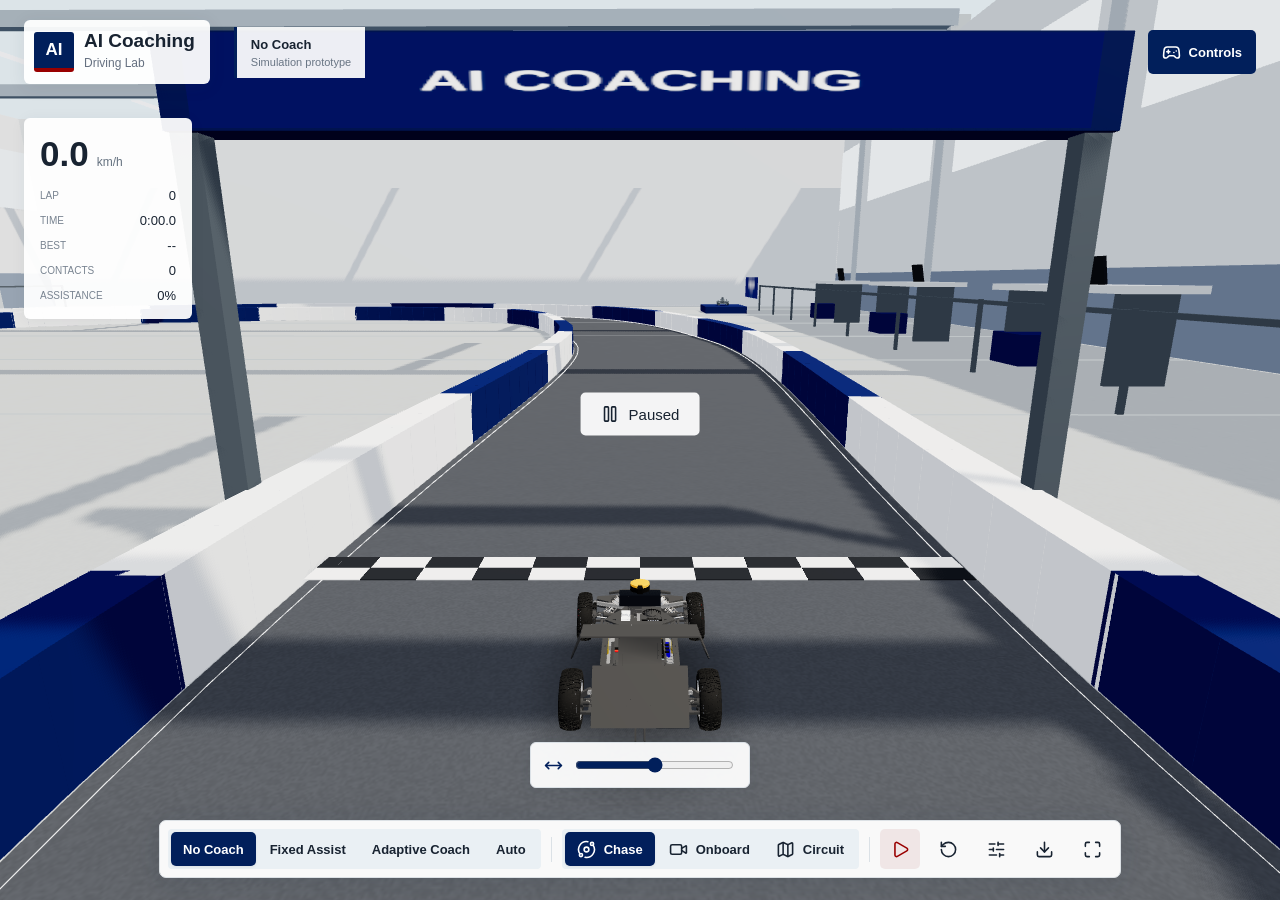
==== car/index.html @ 66d4f4cf "Add drag steering and stabilize high-speed car control" ====
<!doctype html>
<html lang="en">
<head><meta charset="UTF-8"/><meta name="viewport" content="width=device-width,initial-scale=1,viewport-fit=cover"/><meta name="theme-color" content="#011f5b"/><meta name="darkreader-lock"/><title>AI Coaching | Driving Lab</title><link rel="icon" href="data:,"/>  <script type="module" crossorigin src="/car/assets/index-Bq-_hGZS.js"></script>
  <link rel="stylesheet" crossorigin href="/car/assets/index-B9cmS5Ez.css">
</head>
<body>
  <canvas id="world" aria-label="Three-dimensional RoboRacer driving circuit"></canvas>
  <header>
    <div class="brand"><div class="mark">AI</div><div><h1>AI Coaching</h1><span>Driving Lab</span></div></div>
    <div class="session"><span id="mode-label">No Coach</span><span class="prototype" id="phase-label">Simulation prototype</span></div>
    <button id="controls" class="help" title="Controls (H)"><i data-lucide="gamepad-2"></i><span>Controls</span></button>
  </header>
  <aside class="telemetry" aria-label="Driving telemetry">
    <div class="speed"><strong id="speed">0.0</strong><span>km/h</span></div>
    <dl><div><dt>LAP</dt><dd id="laps">0</dd></div><div><dt>TIME</dt><dd id="timer">0:00.0</dd></div><div><dt>BEST</dt><dd id="best">--</dd></div><div><dt>CONTACTS</dt><dd id="hits">0</dd></div><div><dt>ASSISTANCE</dt><dd id="assistance">0%</dd></div></dl>
  </aside>
  <div id="paused" class="pause-state"><i data-lucide="pause"></i><span>Paused</span></div>
  <div id="loading" role="status">Loading circuit...</div>
  <div id="toast" role="status" aria-live="polite"></div>
  <div class="mouse-steering" title="Hold and drag to steer; release for keyboard control">
    <i data-lucide="move-horizontal"></i><input id="mouse-steer" type="range" min="-1" max="1" value="0" step=".01" aria-label="Hold and drag to steer"/>
  </div>
  <div class="touch-controls" aria-label="Touch driving controls">
    <div class="touch-steering"><i data-lucide="move-horizontal"></i><input id="touch-steer" type="range" min="-1" max="1" value="0" step=".01" aria-label="Steering"/></div>
    <button data-pedal="brake" title="Brake or reverse"><i data-lucide="octagon-pause"></i></button>
    <button data-pedal="throttle" title="Accelerate"><i data-lucide="chevrons-up"></i></button>
  </div>
  <footer class="toolbar">
    <div class="segmented driving-modes" role="group" aria-label="Driving mode"><button data-mode="manual" aria-pressed="true">No Coach</button><button data-mode="fixed" aria-pressed="false" disabled>Fixed Assist</button><button data-mode="coach" aria-pressed="false" disabled>Adaptive Coach</button><button data-mode="expert" aria-pressed="false" title="Autonomous IL driver (2 m/s maximum)" disabled>Auto</button></div>
    <div class="separator"></div>
    <div class="segmented cameras" role="group" aria-label="Camera"><button data-view="chase" aria-pressed="true" title="Chase camera" aria-label="Chase camera"><i data-lucide="orbit"></i><span>Chase</span></button><button data-view="onboard" aria-pressed="false" title="Onboard camera" aria-label="Onboard camera"><i data-lucide="video"></i><span>Onboard</span></button><button data-view="circuit" aria-pressed="false" title="Circuit camera" aria-label="Circuit camera"><i data-lucide="map"></i><span>Circuit</span></button></div>
    <div class="separator"></div>
    <button id="pause" class="icon" title="Resume (Space)" aria-label="Resume"><i data-lucide="play"></i></button>
    <button id="recover" class="icon" title="Return to track (R)" aria-label="Return to track"><i data-lucide="rotate-ccw"></i></button>
    <button id="settings" class="icon" title="Settings" aria-label="Settings"><i data-lucide="sliders-horizontal"></i></button>
    <button id="export" class="icon" title="Download session" aria-label="Download session"><i data-lucide="download"></i></button>
    <button id="fullscreen" class="icon" title="Fullscreen" aria-label="Fullscreen"><i data-lucide="maximize"></i></button>
  </footer>
  <dialog id="controls-dialog">
    <div class="dialog-head"><h2>Driving Controls</h2><button data-close class="icon" aria-label="Close controls" title="Close"><i data-lucide="x"></i></button></div>
    <div class="control-grid"><section><h3>Keyboard / mouse</h3><div class="key-row"><kbd data-key="KeyW">W</kbd><span>Accelerate</span></div><div class="key-row"><kbd data-key="KeyS">S</kbd><span>Brake / reverse</span></div><div class="key-row"><kbd data-key="KeyA">A</kbd><kbd data-key="KeyD">D</kbd><span>Steer</span></div><div class="key-row"><i data-lucide="move-horizontal"></i><span>Hold and drag to steer</span></div></section>
    <section><h3>Gamepad</h3><div class="key-row"><kbd>L</kbd><span>Steer</span></div><div class="key-row"><kbd>R2 / RT</kbd><span>Accelerate</span></div><div class="key-row"><kbd>L2 / LT</kbd><span>Brake / reverse</span></div><div class="key-row"><kbd>Menu</kbd><span>Start / pause</span></div></section></div>
    <div class="input-test"><span id="device" role="status">Scanning for controller...</span><p id="pad-hint">Press any controller button to connect.</p><div><label>Steering <meter id="steer-meter" min="-1" max="1" value="0"></meter></label><label>Throttle <meter id="throttle-meter" min="0" max="1" value="0"></meter></label><label>Brake <meter id="brake-meter" min="0" max="1" value="0"></meter></label></div></div>
    <div class="shortcuts"><span><kbd>Space</kbd> Pause</span><span><kbd>R</kbd> Recover</span><span><kbd>C</kbd> Camera</span></div>
    <button id="start" class="primary"><i data-lucide="play"></i>Start driving</button>
  </dialog>
  <dialog id="settings-dialog">
    <div class="dialog-head"><h2>Session Settings</h2><button data-close class="icon" aria-label="Close settings" title="Close"><i data-lucide="x"></i></button></div>
    <label class="setting">Manual speed limit <output id="limit-label">7.0 m/s</output><input id="speed-limit" type="range" min=".8" max="7" step=".1" value="7"/></label>
    <p class="speed-note">Auto, assistance and practice tests are limited to 2.0 m/s.</p>
    <label class="setting">Fixed assistance <output id="assist-label">85%</output><input id="fixed-assistance" type="range" min="0" max="1" step=".05" value=".85"/></label>
    <label class="check"><input id="reference-line" type="checkbox"/>Reference line</label>
    <div class="session-actions"><button id="il-drive" disabled><i data-lucide="play"></i>IL driver</button><button id="practice-session" disabled><i data-lucide="timer"></i>Practice & test</button></div>
    <button id="reset-session"><i data-lucide="rotate-ccw"></i>New session</button>
    <a class="about" href="./ABOUT.md" target="_blank" rel="noopener">Platform, sources & limitations</a>
  </dialog>
  <dialog id="results-dialog">
    <div class="dialog-head"><h2>Session Results</h2><button data-close class="icon" aria-label="Close results" title="Close"><i data-lucide="x"></i></button></div>
    <table class="session-results"><thead><tr><th>Solo test</th><th>Before</th><th>After</th></tr></thead><tbody id="session-results"></tbody></table>
  </dialog>
</body></html>
---- car/assets/index-B9cmS5Ez.css ----
:root{font-family:Inter,Segoe UI,Arial,sans-serif;color:#182331;background:#dce4e8;font-synthesis:none;letter-spacing:0;--navy:#011f5b;--red:#990000;--line:#dbe1e6}*{box-sizing:border-box}body{margin:0;overflow:hidden}button,input{font:inherit}button{cursor:pointer;display:inline-flex;align-items:center;justify-content:center;gap:8px;border:1px solid var(--line);background:#fff;color:inherit;border-radius:5px;font-size:13px;font-weight:600;min-height:40px;padding:0 14px;white-space:nowrap}button:hover{background:#edf1f6}button:focus-visible,input:focus-visible,a:focus-visible{outline:3px solid #c09953;outline-offset:3px}button:disabled{opacity:.45;cursor:wait}svg{width:19px;height:19px;flex:none}#world{width:100vw;height:100dvh;display:block;outline:none}header{position:fixed;top:20px;left:24px;right:24px;display:flex;align-items:center;gap:24px;pointer-events:none}header>*{pointer-events:auto}.brand{display:flex;align-items:center;gap:10px;background:#fffffff0;padding:10px 15px 10px 10px;border-radius:6px;box-shadow:0 3px 18px #22334414}.mark{display:grid;place-items:center;width:40px;height:40px;background:var(--navy);color:#fff;font-size:17px;font-weight:650;border-bottom:4px solid var(--red);border-radius:3px}h1{font-size:19px;line-height:1.2;margin:0;font-weight:650}.brand span{font-size:12px;color:#657080;line-height:1.8}.session{display:flex;flex-direction:column;gap:4px;background:#ffffffed;padding:10px 14px;border-left:3px solid var(--navy);font-size:13px;font-weight:600}.prototype{font-size:11px;font-weight:400;color:#687584}.help{margin-left:auto;background:var(--navy);color:#fff;border:0;min-height:44px}.help:hover{background:#153c76}.telemetry{position:fixed;top:118px;left:24px;width:168px;background:#fffffff0;border-radius:6px;padding:16px;box-shadow:0 2px 16px #2233440e}.speed{display:flex;align-items:baseline;gap:8px}.speed strong{font-variant-numeric:tabular-nums;font-size:35px;font-weight:600}.speed span{font-size:12px;color:#64717f}dl{margin:14px 0 0;display:grid;gap:10px}dl>div{display:flex;justify-content:space-between;align-items:center;gap:10px}dt{font-size:10px;color:#798491}dd{font-size:13px;margin:0;font-variant-numeric:tabular-nums}.toolbar{position:fixed;bottom:22px;left:50%;transform:translate(-50%);display:flex;align-items:center;gap:8px;background:#fffffff5;box-shadow:0 4px 30px #152c3d24;padding:8px;border:1px solid #dce1e5;border-radius:7px;max-width:calc(100vw - 24px)}.segmented{display:flex;align-items:center;background:#eaf0f4;border-radius:4px;padding:3px;gap:2px;flex-shrink:0}.segmented button{background:transparent;border:0;min-height:34px;padding:0 12px}.segmented button[aria-pressed=true]{background:var(--navy);color:#fff;box-shadow:0 1px 3px #0001}.separator{width:1px;height:25px;background:var(--line);margin:0 2px}.icon{width:40px;min-width:40px;height:40px;padding:0;border-color:transparent;background:transparent}.icon:hover{background:#e9eef3}#pause{background:#f0e6e6;color:var(--red)}.pause-state{position:fixed;top:46%;left:50%;transform:translate(-50%,-50%);display:flex;align-items:center;gap:9px;padding:12px 20px;border-radius:5px;background:#ffffffed;font-size:15px;pointer-events:none}.pause-state[hidden]{display:none}#loading{position:fixed;inset:0;display:grid;place-items:center;background:#e5e9ef;font-size:16px;z-index:30;padding:32px;text-align:center}#loading[hidden]{display:none}#toast{position:fixed;bottom:102px;left:50%;transform:translate(-50%,8px);max-width:90vw;padding:10px 16px;background:#172433ed;color:#fff;border-radius:5px;font-size:13px;pointer-events:none;opacity:0;transition:opacity .15s,transform .15s;text-align:center}#toast.show{opacity:1;transform:translate(-50%)}dialog{width:min(500px,calc(100vw - 24px));padding:24px;border:1px solid #d4dbe1;border-radius:8px;box-shadow:0 20px 70px #0004;color:inherit;max-height:calc(100dvh - 24px);overflow:auto}dialog::backdrop{background:#17243255;-webkit-backdrop-filter:blur(3px);backdrop-filter:blur(3px)}.dialog-head{display:flex;align-items:center;justify-content:space-between;margin-bottom:20px;gap:8px}.dialog-head h2{font-size:19px;margin:0}.dialog-head .icon{margin:-8px -8px -8px 0}h3{font-size:12px;color:#637181;margin:0 0 16px}.control-grid{display:grid;grid-template-columns:1fr 1fr;gap:24px}.key-row{display:flex;align-items:center;gap:7px;min-height:38px;font-size:12px}kbd{font:600 11px inherit;display:inline-flex;align-items:center;justify-content:center;min-width:29px;height:27px;border:1px solid #cfd6dc;border-bottom-width:3px;border-radius:4px;background:#f4f6f8;padding:0 6px}kbd.active{background:var(--navy);color:#fff;border-color:var(--navy)}.input-test{border-top:1px solid var(--line);border-bottom:1px solid var(--line);margin:20px 0;padding:15px 0;font-size:12px}.input-test>span{font-weight:600;display:block;overflow-wrap:anywhere}.input-test>div{display:grid;grid-template-columns:1fr 1fr 1fr;gap:14px;margin-top:14px}.input-test label{display:grid;gap:7px;font-size:11px;color:#607080}meter{width:100%;height:11px;accent-color:var(--navy)}.shortcuts{display:flex;flex-wrap:wrap;gap:16px;font-size:11px;color:#637181}.shortcuts kbd{margin-right:3px}.primary{background:var(--navy);border:0;color:#fff;width:100%;margin-top:24px;min-height:44px}.primary:hover{background:#183c79}.setting{font-size:14px;display:grid;grid-template-columns:1fr auto;gap:18px;margin-bottom:25px}.setting input{grid-column:1/-1;width:100%;accent-color:var(--navy)}output{font-variant-numeric:tabular-nums;color:#637181}.check{display:flex;gap:9px;font-size:14px;align-items:center;margin-bottom:22px}input[type=checkbox]{accent-color:var(--navy);width:17px;height:17px}.about{display:block;margin-top:24px;font-size:12px;color:#647184}.touch-controls{display:none;position:fixed;bottom:145px;left:18px;right:18px;align-items:center;gap:10px;pointer-events:none}.touch-controls>*{pointer-events:auto;touch-action:none}.touch-steering{display:flex;gap:10px;align-items:center;background:#ffffffdf;padding:12px;border-radius:6px;margin-right:auto;max-width:55%}.touch-steering input{width:140px;min-width:0;accent-color:var(--navy);touch-action:none}.touch-controls button{height:58px;width:58px;padding:0;background:#ffffffeb}.touch-controls button[data-pedal=throttle]{color:#fff;background:var(--navy)}@media(pointer:coarse){.touch-controls{display:flex}}@media(max-width:760px){header{top:12px;left:12px;right:12px;gap:10px}.brand{padding:8px;gap:8px}.mark{width:32px;height:36px;font-size:14px}h1{font-size:16px}.brand span{font-size:11px}.session{margin-left:auto;padding:8px 10px;font-size:11px}.prototype{font-size:9px}.help{margin-left:0;padding:0 12px}.help span{display:none}.telemetry{left:12px;top:96px;width:137px;padding:12px}.speed strong{font-size:27px}dl{gap:7px;margin-top:9px}dt{font-size:9px}dd{font-size:12px}.toolbar{flex-wrap:wrap;justify-content:center;gap:4px;bottom:max(12px,env(safe-area-inset-bottom));width:470px;padding:6px}.toolbar .separator{display:none}.segmented button{padding:0 10px;font-size:12px}.toolbar .icon{min-width:36px;width:36px;height:36px}.pause-state{top:46%}#toast{bottom:135px}}@media(max-width:400px){.session{max-width:112px}.brand{max-width:166px}.toolbar{width:352px}.control-grid{gap:12px}dialog{padding:18px}.key-row{gap:5px;font-size:11px}.touch-steering input{width:105px}.shortcuts{gap:8px}.telemetry{width:128px}.help{padding:0 9px}}@media(max-height:500px){header{top:8px}.telemetry{top:80px;padding:8px;width:130px}dl{gap:4px;margin-top:6px}.speed strong{font-size:25px}.toolbar{bottom:8px;flex-wrap:nowrap;width:auto}.touch-controls{bottom:80px;left:170px}.pause-state{top:42%}}.session-actions{display:flex;gap:10px;margin:0 0 18px;flex-wrap:wrap}.session-results{width:100%;border-collapse:collapse;font-size:13px}.session-results th,.session-results td{text-align:right;padding:12px 6px;border-bottom:1px solid var(--line);font-variant-numeric:tabular-nums}.session-results th:first-child{text-align:left;font-weight:500}.driving-modes{flex-shrink:1}.session{min-width:0}#phase-label{white-space:normal;overflow-wrap:anywhere}.toolbar{flex-wrap:wrap;justify-content:center;width:max-content}.speed-note{font-size:12px;color:#586674;margin:-14px 0 22px;line-height:1.4}.mouse-steering{position:fixed;left:50%;bottom:112px;transform:translate(-50%);display:flex;align-items:center;gap:10px;width:220px;height:46px;padding:0 13px;background:#fffffff0;border:1px solid #dbe1e6;border-radius:6px;box-shadow:0 3px 18px #22334418;z-index:2}.mouse-steering svg{color:var(--navy)}.mouse-steering input{flex:1;min-width:0;accent-color:var(--navy);cursor:grab}.mouse-steering input:active{cursor:grabbing}@media(pointer:coarse){.mouse-steering{display:none}}@media(max-width:1060px){.toolbar{width:620px}.toolbar .separator{display:none}.touch-controls,#toast{bottom:150px}}@media(max-width:760px){.toolbar{width:470px}.driving-modes{width:100%;justify-content:center}.driving-modes button{flex:1}.touch-controls{bottom:190px}#toast{bottom:185px}}@media(max-width:400px){.toolbar{width:352px}.cameras button{padding:0 8px}.toolbar .icon{min-width:34px;width:34px}.session{max-width:112px}.driving-modes button{padding:0 8px}}@media(max-height:500px)and (min-width:761px){.toolbar{width:620px;bottom:8px;flex-wrap:wrap}.touch-controls{bottom:116px;left:175px}.telemetry{top:78px}.session{max-width:230px}}@media(max-width:760px){.cameras button{width:32px;padding:0}.cameras span{display:none}.touch-controls{bottom:150px}.touch-steering{padding:10px;gap:8px}.touch-steering input{width:80px}#toast{bottom:145px}}
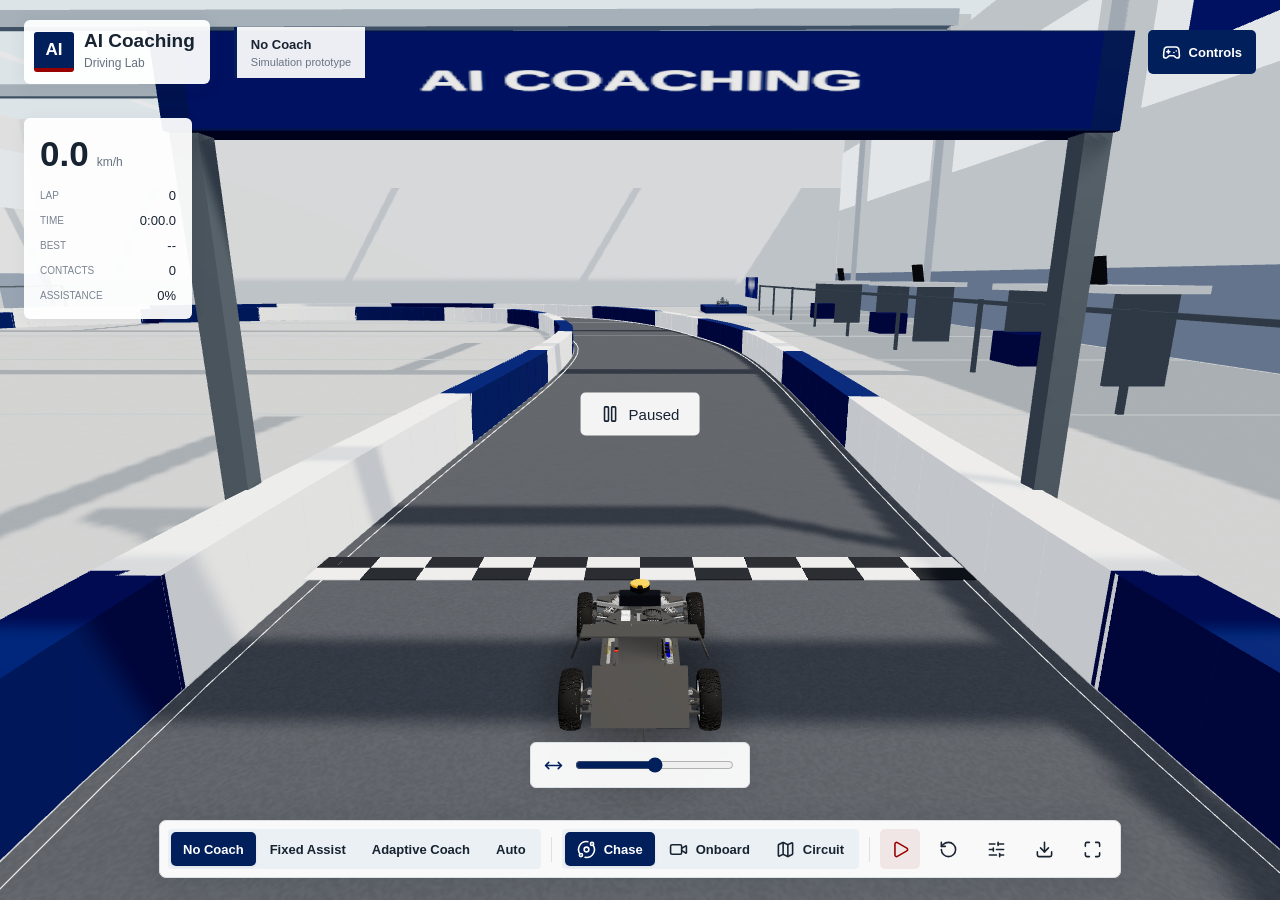
==== commit be8f2825: "Unify AI Coaching branding on car venue walls" ====
--- a/car/index.html
+++ b/car/index.html
@@ -1,6 +1,6 @@
 <!doctype html>
 <html lang="en">
-<head><meta charset="UTF-8"/><meta name="viewport" content="width=device-width,initial-scale=1,viewport-fit=cover"/><meta name="theme-color" content="#011f5b"/><meta name="darkreader-lock"/><title>AI Coaching | Driving Lab</title><link rel="icon" href="data:,"/>  <script type="module" crossorigin src="/car/assets/index-Bq-_hGZS.js"></script>
+<head><meta charset="UTF-8"/><meta name="viewport" content="width=device-width,initial-scale=1,viewport-fit=cover"/><meta name="theme-color" content="#011f5b"/><meta name="darkreader-lock"/><title>AI Coaching | Driving Lab</title><link rel="icon" href="data:,"/>  <script type="module" crossorigin src="/car/assets/index-DYM8f1Ci.js"></script>
   <link rel="stylesheet" crossorigin href="/car/assets/index-B9cmS5Ez.css">
 </head>
 <body>
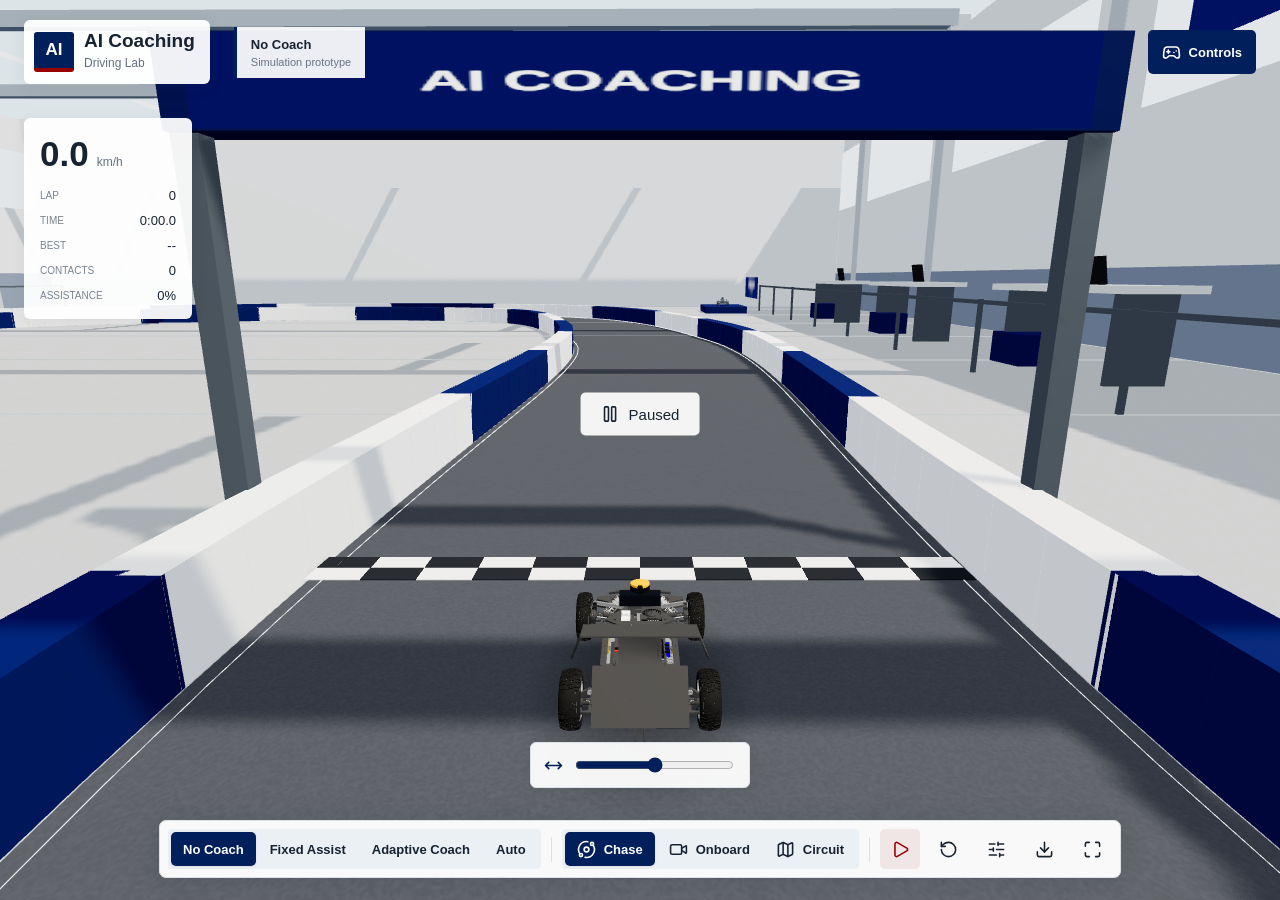
==== commit cffcccf2: "Fix car wheel visual alignment and deploy refreshed policies" ====
--- a/car/index.html
+++ b/car/index.html
@@ -1,6 +1,6 @@
 <!doctype html>
 <html lang="en">
-<head><meta charset="UTF-8"/><meta name="viewport" content="width=device-width,initial-scale=1,viewport-fit=cover"/><meta name="theme-color" content="#011f5b"/><meta name="darkreader-lock"/><title>AI Coaching | Driving Lab</title><link rel="icon" href="data:,"/>  <script type="module" crossorigin src="/car/assets/index-DYM8f1Ci.js"></script>
+<head><meta charset="UTF-8"/><meta name="viewport" content="width=device-width,initial-scale=1,viewport-fit=cover"/><meta name="theme-color" content="#011f5b"/><meta name="darkreader-lock"/><title>AI Coaching | Driving Lab</title><link rel="icon" href="data:,"/>  <script type="module" crossorigin src="/car/assets/index-L3rWlK91.js"></script>
   <link rel="stylesheet" crossorigin href="/car/assets/index-B9cmS5Ez.css">
 </head>
 <body>
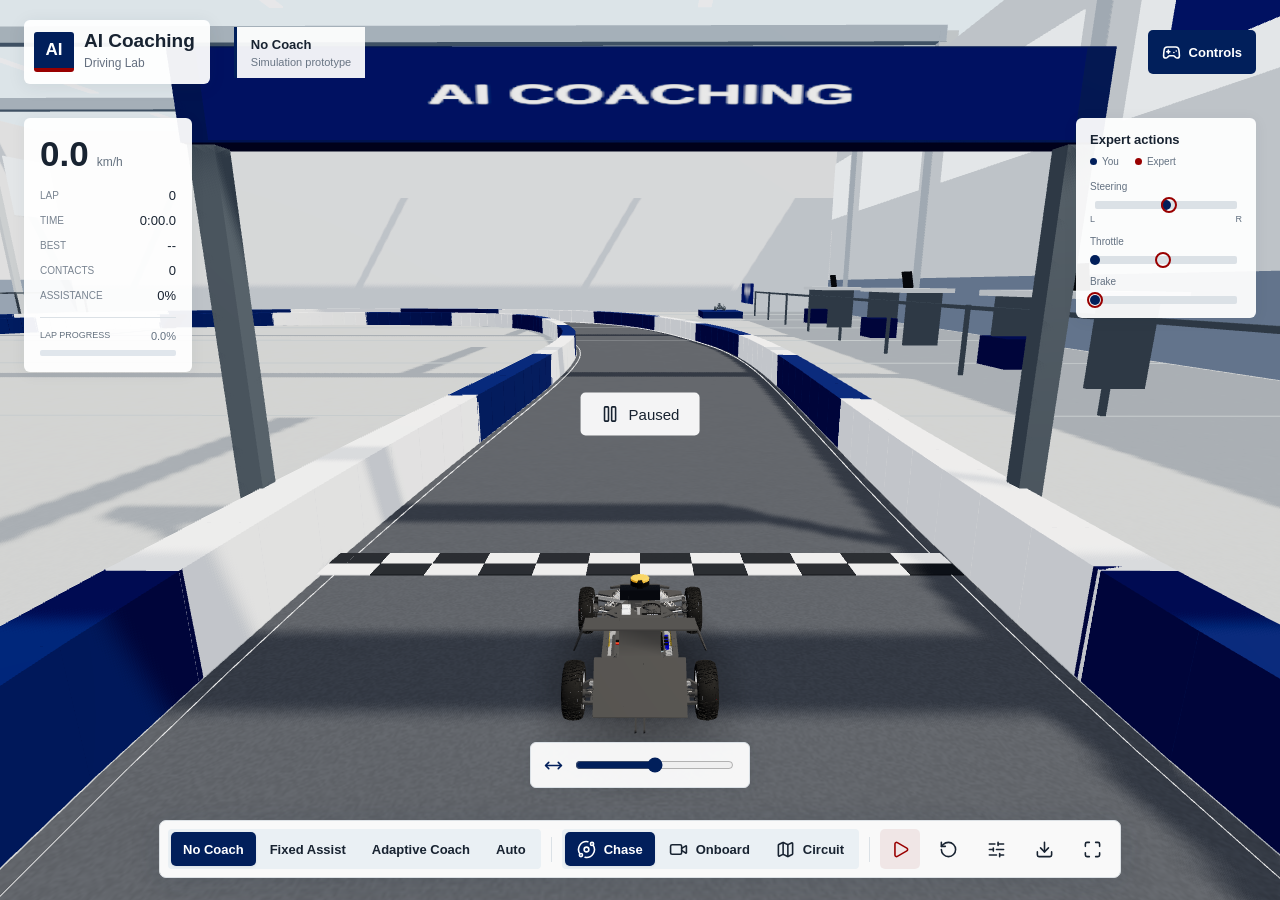
==== commit deb14757: "Publish smooth chase camera, lap and action HUD, and faster Auto" ====
--- a/car/index.html
+++ b/car/index.html
@@ -1,7 +1,7 @@
 <!doctype html>
 <html lang="en">
-<head><meta charset="UTF-8"/><meta name="viewport" content="width=device-width,initial-scale=1,viewport-fit=cover"/><meta name="theme-color" content="#011f5b"/><meta name="darkreader-lock"/><title>AI Coaching | Driving Lab</title><link rel="icon" href="data:,"/>  <script type="module" crossorigin src="/car/assets/index-L3rWlK91.js"></script>
-  <link rel="stylesheet" crossorigin href="/car/assets/index-B9cmS5Ez.css">
+<head><meta charset="UTF-8"/><meta name="viewport" content="width=device-width,initial-scale=1,viewport-fit=cover"/><meta name="theme-color" content="#011f5b"/><meta name="darkreader-lock"/><title>AI Coaching | Driving Lab</title><link rel="icon" href="data:,"/>  <script type="module" crossorigin src="/car/assets/index-CA2fE-5K.js"></script>
+  <link rel="stylesheet" crossorigin href="/car/assets/index-Cx9lZ_3p.css">
 </head>
 <body>
   <canvas id="world" aria-label="Three-dimensional RoboRacer driving circuit"></canvas>
@@ -13,6 +13,13 @@
   <aside class="telemetry" aria-label="Driving telemetry">
     <div class="speed"><strong id="speed">0.0</strong><span>km/h</span></div>
     <dl><div><dt>LAP</dt><dd id="laps">0</dd></div><div><dt>TIME</dt><dd id="timer">0:00.0</dd></div><div><dt>BEST</dt><dd id="best">--</dd></div><div><dt>CONTACTS</dt><dd id="hits">0</dd></div><div><dt>ASSISTANCE</dt><dd id="assistance">0%</dd></div></dl>
+    <div class="lap-progress"><div><span id="lap-progress-label">LAP PROGRESS</span><output id="lap-percent">0.0%</output></div><progress id="lap-progress" max="1" value="0" aria-label="Lap progress"></progress></div>
+  </aside>
+  <aside id="expert-actions" class="expert-actions" aria-label="Expert action display">
+    <h2>Expert actions</h2><div class="command-legend"><span class="human">You</span><span class="expert">Expert</span></div>
+    <div class="command-row"><span>Steering</span><div class="command-track steering"><b data-command="steer-human" class="human" role="img"></b><b data-command="steer-expert" class="expert" role="img"></b></div><div class="command-endpoints"><span>L</span><span>R</span></div></div>
+    <div class="command-row"><span>Throttle</span><div class="command-track"><b data-command="throttle-human" class="human" role="img"></b><b data-command="throttle-expert" class="expert" role="img"></b></div></div>
+    <div class="command-row"><span>Brake</span><div class="command-track"><b data-command="brake-human" class="human" role="img"></b><b data-command="brake-expert" class="expert" role="img"></b></div></div>
   </aside>
   <div id="paused" class="pause-state"><i data-lucide="pause"></i><span>Paused</span></div>
   <div id="loading" role="status">Loading circuit...</div>
@@ -50,6 +57,7 @@
     <p class="speed-note">Auto, assistance and practice tests are limited to 2.0 m/s.</p>
     <label class="setting">Fixed assistance <output id="assist-label">85%</output><input id="fixed-assistance" type="range" min="0" max="1" step=".05" value=".85"/></label>
     <label class="check"><input id="reference-line" type="checkbox"/>Reference line</label>
+    <label class="check"><input id="expert-cues" type="checkbox" checked/>Expert actions</label>
     <div class="session-actions"><button id="il-drive" disabled><i data-lucide="play"></i>IL driver</button><button id="practice-session" disabled><i data-lucide="timer"></i>Practice & test</button></div>
     <button id="reset-session"><i data-lucide="rotate-ccw"></i>New session</button>
     <a class="about" href="./ABOUT.md" target="_blank" rel="noopener">Platform, sources & limitations</a>
--- a/car/assets/index-Cx9lZ_3p.css
+++ b/car/assets/index-Cx9lZ_3p.css
@@ -0,0 +1 @@
+:root{font-family:Inter,Segoe UI,Arial,sans-serif;color:#182331;background:#dce4e8;font-synthesis:none;letter-spacing:0;--navy:#011f5b;--red:#990000;--line:#dbe1e6}*{box-sizing:border-box}body{margin:0;overflow:hidden}button,input{font:inherit}button{cursor:pointer;display:inline-flex;align-items:center;justify-content:center;gap:8px;border:1px solid var(--line);background:#fff;color:inherit;border-radius:5px;font-size:13px;font-weight:600;min-height:40px;padding:0 14px;white-space:nowrap}button:hover{background:#edf1f6}button:focus-visible,input:focus-visible,a:focus-visible{outline:3px solid #c09953;outline-offset:3px}button:disabled{opacity:.45;cursor:wait}svg{width:19px;height:19px;flex:none}#world{width:100vw;height:100dvh;display:block;outline:none}header{position:fixed;top:20px;left:24px;right:24px;display:flex;align-items:center;gap:24px;pointer-events:none}header>*{pointer-events:auto}.brand{display:flex;align-items:center;gap:10px;background:#fffffff0;padding:10px 15px 10px 10px;border-radius:6px;box-shadow:0 3px 18px #22334414}.mark{display:grid;place-items:center;width:40px;height:40px;background:var(--navy);color:#fff;font-size:17px;font-weight:650;border-bottom:4px solid var(--red);border-radius:3px}h1{font-size:19px;line-height:1.2;margin:0;font-weight:650}.brand span{font-size:12px;color:#657080;line-height:1.8}.session{display:flex;flex-direction:column;gap:4px;background:#ffffffed;padding:10px 14px;border-left:3px solid var(--navy);font-size:13px;font-weight:600}.prototype{font-size:11px;font-weight:400;color:#687584}.help{margin-left:auto;background:var(--navy);color:#fff;border:0;min-height:44px}.help:hover{background:#153c76}.telemetry{position:fixed;top:118px;left:24px;width:168px;background:#fffffff0;border-radius:6px;padding:16px;box-shadow:0 2px 16px #2233440e}.speed{display:flex;align-items:baseline;gap:8px}.speed strong{font-variant-numeric:tabular-nums;font-size:35px;font-weight:600}.speed span{font-size:12px;color:#64717f}dl{margin:14px 0 0;display:grid;gap:10px}dl>div{display:flex;justify-content:space-between;align-items:center;gap:10px}dt{font-size:10px;color:#798491}dd{font-size:13px;margin:0;font-variant-numeric:tabular-nums}.toolbar{position:fixed;bottom:22px;left:50%;transform:translate(-50%);display:flex;align-items:center;gap:8px;background:#fffffff5;box-shadow:0 4px 30px #152c3d24;padding:8px;border:1px solid #dce1e5;border-radius:7px;max-width:calc(100vw - 24px)}.segmented{display:flex;align-items:center;background:#eaf0f4;border-radius:4px;padding:3px;gap:2px;flex-shrink:0}.segmented button{background:transparent;border:0;min-height:34px;padding:0 12px}.segmented button[aria-pressed=true]{background:var(--navy);color:#fff;box-shadow:0 1px 3px #0001}.separator{width:1px;height:25px;background:var(--line);margin:0 2px}.icon{width:40px;min-width:40px;height:40px;padding:0;border-color:transparent;background:transparent}.icon:hover{background:#e9eef3}#pause{background:#f0e6e6;color:var(--red)}.pause-state{position:fixed;top:46%;left:50%;transform:translate(-50%,-50%);display:flex;align-items:center;gap:9px;padding:12px 20px;border-radius:5px;background:#ffffffed;font-size:15px;pointer-events:none}.pause-state[hidden]{display:none}#loading{position:fixed;inset:0;display:grid;place-items:center;background:#e5e9ef;font-size:16px;z-index:30;padding:32px;text-align:center}#loading[hidden]{display:none}#toast{position:fixed;bottom:102px;left:50%;transform:translate(-50%,8px);max-width:90vw;padding:10px 16px;background:#172433ed;color:#fff;border-radius:5px;font-size:13px;pointer-events:none;opacity:0;transition:opacity .15s,transform .15s;text-align:center}#toast.show{opacity:1;transform:translate(-50%)}dialog{width:min(500px,calc(100vw - 24px));padding:24px;border:1px solid #d4dbe1;border-radius:8px;box-shadow:0 20px 70px #0004;color:inherit;max-height:calc(100dvh - 24px);overflow:auto}dialog::backdrop{background:#17243255;-webkit-backdrop-filter:blur(3px);backdrop-filter:blur(3px)}.dialog-head{display:flex;align-items:center;justify-content:space-between;margin-bottom:20px;gap:8px}.dialog-head h2{font-size:19px;margin:0}.dialog-head .icon{margin:-8px -8px -8px 0}h3{font-size:12px;color:#637181;margin:0 0 16px}.control-grid{display:grid;grid-template-columns:1fr 1fr;gap:24px}.key-row{display:flex;align-items:center;gap:7px;min-height:38px;font-size:12px}kbd{font:600 11px inherit;display:inline-flex;align-items:center;justify-content:center;min-width:29px;height:27px;border:1px solid #cfd6dc;border-bottom-width:3px;border-radius:4px;background:#f4f6f8;padding:0 6px}kbd.active{background:var(--navy);color:#fff;border-color:var(--navy)}.input-test{border-top:1px solid var(--line);border-bottom:1px solid var(--line);margin:20px 0;padding:15px 0;font-size:12px}.input-test>span{font-weight:600;display:block;overflow-wrap:anywhere}.input-test>div{display:grid;grid-template-columns:1fr 1fr 1fr;gap:14px;margin-top:14px}.input-test label{display:grid;gap:7px;font-size:11px;color:#607080}meter{width:100%;height:11px;accent-color:var(--navy)}.shortcuts{display:flex;flex-wrap:wrap;gap:16px;font-size:11px;color:#637181}.shortcuts kbd{margin-right:3px}.primary{background:var(--navy);border:0;color:#fff;width:100%;margin-top:24px;min-height:44px}.primary:hover{background:#183c79}.setting{font-size:14px;display:grid;grid-template-columns:1fr auto;gap:18px;margin-bottom:25px}.setting input{grid-column:1/-1;width:100%;accent-color:var(--navy)}output{font-variant-numeric:tabular-nums;color:#637181}.check{display:flex;gap:9px;font-size:14px;align-items:center;margin-bottom:22px}input[type=checkbox]{accent-color:var(--navy);width:17px;height:17px}.about{display:block;margin-top:24px;font-size:12px;color:#647184}.touch-controls{display:none;position:fixed;bottom:145px;left:18px;right:18px;align-items:center;gap:10px;pointer-events:none}.touch-controls>*{pointer-events:auto;touch-action:none}.touch-steering{display:flex;gap:10px;align-items:center;background:#ffffffdf;padding:12px;border-radius:6px;margin-right:auto;max-width:55%}.touch-steering input{width:140px;min-width:0;accent-color:var(--navy);touch-action:none}.touch-controls button{height:58px;width:58px;padding:0;background:#ffffffeb}.touch-controls button[data-pedal=throttle]{color:#fff;background:var(--navy)}@media(pointer:coarse){.touch-controls{display:flex}}@media(max-width:760px){header{top:12px;left:12px;right:12px;gap:10px}.brand{padding:8px;gap:8px}.mark{width:32px;height:36px;font-size:14px}h1{font-size:16px}.brand span{font-size:11px}.session{margin-left:auto;padding:8px 10px;font-size:11px}.prototype{font-size:9px}.help{margin-left:0;padding:0 12px}.help span{display:none}.telemetry{left:12px;top:96px;width:137px;padding:12px}.speed strong{font-size:27px}dl{gap:7px;margin-top:9px}dt{font-size:9px}dd{font-size:12px}.toolbar{flex-wrap:wrap;justify-content:center;gap:4px;bottom:max(12px,env(safe-area-inset-bottom));width:470px;padding:6px}.toolbar .separator{display:none}.segmented button{padding:0 10px;font-size:12px}.toolbar .icon{min-width:36px;width:36px;height:36px}.pause-state{top:46%}#toast{bottom:135px}}@media(max-width:400px){.session{max-width:112px}.brand{max-width:166px}.toolbar{width:352px}.control-grid{gap:12px}dialog{padding:18px}.key-row{gap:5px;font-size:11px}.touch-steering input{width:105px}.shortcuts{gap:8px}.telemetry{width:128px}.help{padding:0 9px}}@media(max-height:500px){header{top:8px}.telemetry{top:80px;padding:8px;width:130px}dl{gap:4px;margin-top:6px}.speed strong{font-size:25px}.toolbar{bottom:8px;flex-wrap:nowrap;width:auto}.touch-controls{bottom:80px;left:170px}.pause-state{top:42%}}.session-actions{display:flex;gap:10px;margin:0 0 18px;flex-wrap:wrap}.session-results{width:100%;border-collapse:collapse;font-size:13px}.session-results th,.session-results td{text-align:right;padding:12px 6px;border-bottom:1px solid var(--line);font-variant-numeric:tabular-nums}.session-results th:first-child{text-align:left;font-weight:500}.driving-modes{flex-shrink:1}.session{min-width:0}#phase-label{white-space:normal;overflow-wrap:anywhere}.toolbar{flex-wrap:wrap;justify-content:center;width:max-content}.speed-note{font-size:12px;color:#586674;margin:-14px 0 22px;line-height:1.4}.mouse-steering{position:fixed;left:50%;bottom:112px;transform:translate(-50%);display:flex;align-items:center;gap:10px;width:220px;height:46px;padding:0 13px;background:#fffffff0;border:1px solid #dbe1e6;border-radius:6px;box-shadow:0 3px 18px #22334418;z-index:2}.mouse-steering svg{color:var(--navy)}.mouse-steering input{flex:1;min-width:0;accent-color:var(--navy);cursor:grab}.mouse-steering input:active{cursor:grabbing}@media(pointer:coarse){.mouse-steering{display:none}}@media(max-width:1060px){.toolbar{width:620px}.toolbar .separator{display:none}.touch-controls,#toast{bottom:150px}}@media(max-width:760px){.toolbar{width:470px}.driving-modes{width:100%;justify-content:center}.driving-modes button{flex:1}.touch-controls{bottom:190px}#toast{bottom:185px}}@media(max-width:400px){.toolbar{width:352px}.cameras button{padding:0 8px}.toolbar .icon{min-width:34px;width:34px}.session{max-width:112px}.driving-modes button{padding:0 8px}}@media(max-height:500px)and (min-width:761px){.toolbar{width:620px;bottom:8px;flex-wrap:wrap}.touch-controls{bottom:116px;left:175px}.telemetry{top:78px}.session{max-width:230px}}@media(max-width:760px){.cameras button{width:32px;padding:0}.cameras span{display:none}.touch-controls{bottom:150px}.touch-steering{padding:10px;gap:8px}.touch-steering input{width:80px}#toast{bottom:145px}}.lap-progress{margin-top:14px;border-top:1px solid var(--line);padding-top:12px}.lap-progress>div{display:flex;justify-content:space-between;gap:6px;font-size:9px;color:#64717f}.lap-progress output{font-size:11px;font-variant-numeric:tabular-nums}.lap-progress progress{display:block;width:100%;height:6px;margin-top:8px;accent-color:var(--navy);border:0;border-radius:2px;overflow:hidden}.lap-progress progress::-webkit-progress-bar{background:#e0e6ec}.lap-progress progress::-webkit-progress-value{background:var(--navy)}.expert-actions{position:fixed;top:118px;right:24px;width:180px;padding:14px;background:#fffffff0;border-radius:6px;box-shadow:0 2px 16px #2233440e;pointer-events:none}.expert-actions[hidden]{display:none}.expert-actions h2{font-size:13px;margin:0 0 9px;font-weight:600}.command-legend{display:flex;gap:16px;font-size:10px;color:#637181;margin-bottom:14px}.command-legend span:before{content:"";display:inline-block;width:7px;height:7px;border-radius:50%;margin-right:5px}.command-legend .human:before{background:var(--navy)}.command-legend .expert:before{background:var(--red)}.command-row{margin-top:12px;font-size:10px;color:#637181}.command-track{height:8px;position:relative;background:#dbe1e6;border-radius:2px;margin-top:9px;margin-inline:5px}.command-track.steering:before{content:"";position:absolute;height:12px;width:1px;left:50%;top:-2px;background:#8c99a5}.command-track b{position:absolute;top:50%;width:10px;height:10px;transform:translate(-50%,-50%);border-radius:50%;left:0}.command-track .human{background:var(--navy);z-index:1}.command-track .expert{width:16px;height:16px;border:2px solid var(--red);background:transparent;z-index:2}.command-endpoints{display:flex;justify-content:space-between;font-size:9px;margin-top:5px}.expert-actions[data-available=false] .expert{opacity:.25}@media(max-width:760px){.expert-actions{top:96px;right:12px;width:140px;padding:12px}.expert-actions h2{font-size:12px}.command-legend{gap:10px;margin-bottom:10px}.command-row{margin-top:10px}.lap-progress{margin-top:10px;padding-top:8px}.lap-progress>div{flex-wrap:wrap}}@media(max-height:500px){.expert-actions{top:78px;padding:10px}.expert-actions h2{margin-bottom:6px}.command-legend{margin-bottom:8px}.command-row{margin-top:8px}.lap-progress{margin-top:8px;padding-top:8px}}@media(max-height:500px)and (min-width:761px){.mouse-steering{bottom:126px}}
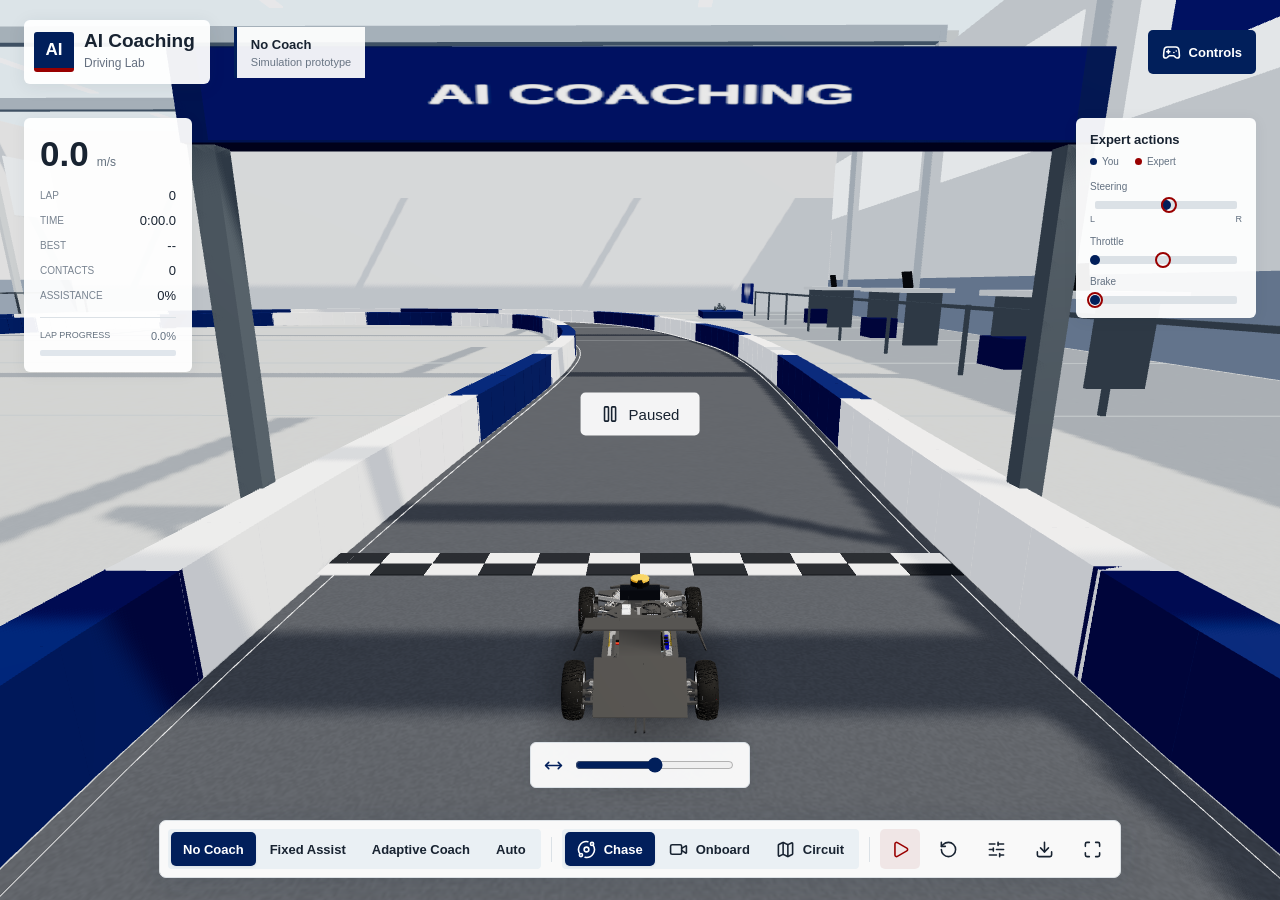
==== commit e1c8995b: "Use m/s in car HUD and clarify Auto speed limits" ====
--- a/car/index.html
+++ b/car/index.html
@@ -1,6 +1,6 @@
 <!doctype html>
 <html lang="en">
-<head><meta charset="UTF-8"/><meta name="viewport" content="width=device-width,initial-scale=1,viewport-fit=cover"/><meta name="theme-color" content="#011f5b"/><meta name="darkreader-lock"/><title>AI Coaching | Driving Lab</title><link rel="icon" href="data:,"/>  <script type="module" crossorigin src="/car/assets/index-CA2fE-5K.js"></script>
+<head><meta charset="UTF-8"/><meta name="viewport" content="width=device-width,initial-scale=1,viewport-fit=cover"/><meta name="theme-color" content="#011f5b"/><meta name="darkreader-lock"/><title>AI Coaching | Driving Lab</title><link rel="icon" href="data:,"/>  <script type="module" crossorigin src="/car/assets/index-Du5cBjPW.js"></script>
   <link rel="stylesheet" crossorigin href="/car/assets/index-Cx9lZ_3p.css">
 </head>
 <body>
@@ -11,7 +11,7 @@
     <button id="controls" class="help" title="Controls (H)"><i data-lucide="gamepad-2"></i><span>Controls</span></button>
   </header>
   <aside class="telemetry" aria-label="Driving telemetry">
-    <div class="speed"><strong id="speed">0.0</strong><span>km/h</span></div>
+    <div class="speed"><strong id="speed">0.0</strong><span>m/s</span></div>
     <dl><div><dt>LAP</dt><dd id="laps">0</dd></div><div><dt>TIME</dt><dd id="timer">0:00.0</dd></div><div><dt>BEST</dt><dd id="best">--</dd></div><div><dt>CONTACTS</dt><dd id="hits">0</dd></div><div><dt>ASSISTANCE</dt><dd id="assistance">0%</dd></div></dl>
     <div class="lap-progress"><div><span id="lap-progress-label">LAP PROGRESS</span><output id="lap-percent">0.0%</output></div><progress id="lap-progress" max="1" value="0" aria-label="Lap progress"></progress></div>
   </aside>
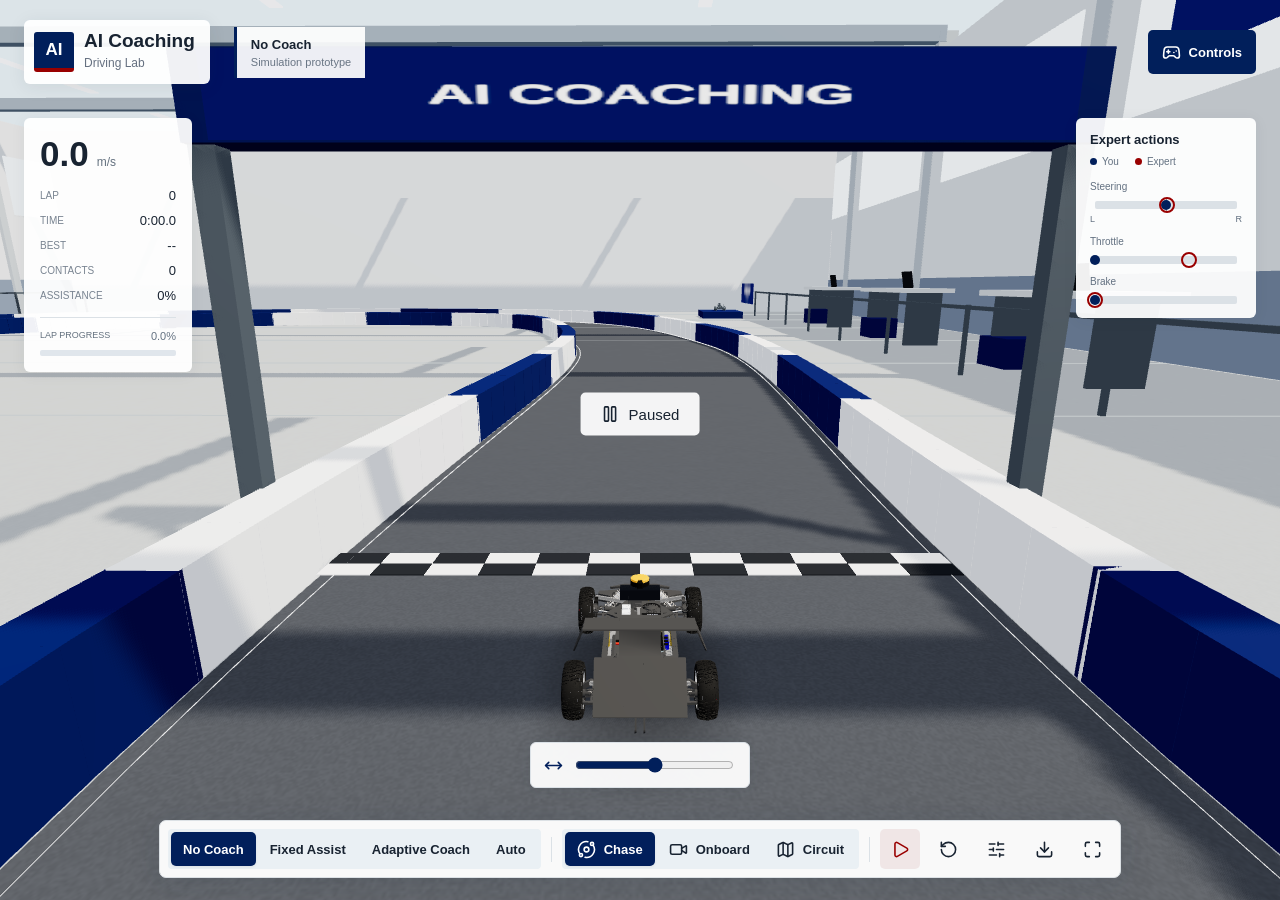
==== commit afa63e32: "Deploy validated faster car Auto policy" ====
--- a/car/index.html
+++ b/car/index.html
@@ -1,6 +1,6 @@
 <!doctype html>
 <html lang="en">
-<head><meta charset="UTF-8"/><meta name="viewport" content="width=device-width,initial-scale=1,viewport-fit=cover"/><meta name="theme-color" content="#011f5b"/><meta name="darkreader-lock"/><title>AI Coaching | Driving Lab</title><link rel="icon" href="data:,"/>  <script type="module" crossorigin src="/car/assets/index-Du5cBjPW.js"></script>
+<head><meta charset="UTF-8"/><meta name="viewport" content="width=device-width,initial-scale=1,viewport-fit=cover"/><meta name="theme-color" content="#011f5b"/><meta name="darkreader-lock"/><title>AI Coaching | Driving Lab</title><link rel="icon" href="data:,"/>  <script type="module" crossorigin src="/car/assets/index-CBGKgOD0.js"></script>
   <link rel="stylesheet" crossorigin href="/car/assets/index-Cx9lZ_3p.css">
 </head>
 <body>
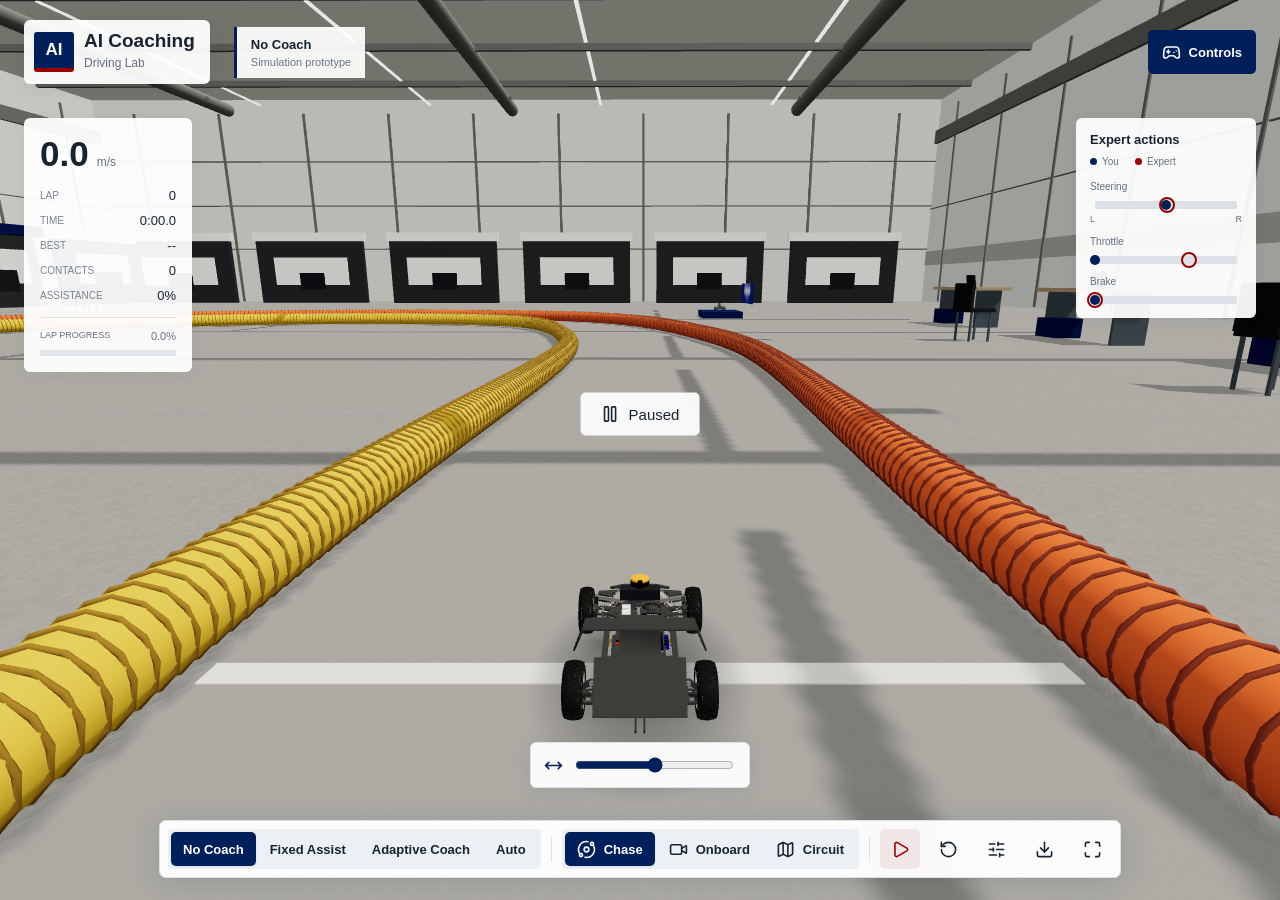
==== commit 933d64c7: "Deploy competition-hall car scene" ====
--- a/car/index.html
+++ b/car/index.html
@@ -1,6 +1,6 @@
 <!doctype html>
 <html lang="en">
-<head><meta charset="UTF-8"/><meta name="viewport" content="width=device-width,initial-scale=1,viewport-fit=cover"/><meta name="theme-color" content="#011f5b"/><meta name="darkreader-lock"/><title>AI Coaching | Driving Lab</title><link rel="icon" href="data:,"/>  <script type="module" crossorigin src="/car/assets/index-CBGKgOD0.js"></script>
+<head><meta charset="UTF-8"/><meta name="viewport" content="width=device-width,initial-scale=1,viewport-fit=cover"/><meta name="theme-color" content="#011f5b"/><meta name="darkreader-lock"/><title>AI Coaching | Driving Lab</title><link rel="icon" href="data:,"/>  <script type="module" crossorigin src="/car/assets/index-zDp0T7pw.js"></script>
   <link rel="stylesheet" crossorigin href="/car/assets/index-Cx9lZ_3p.css">
 </head>
 <body>
